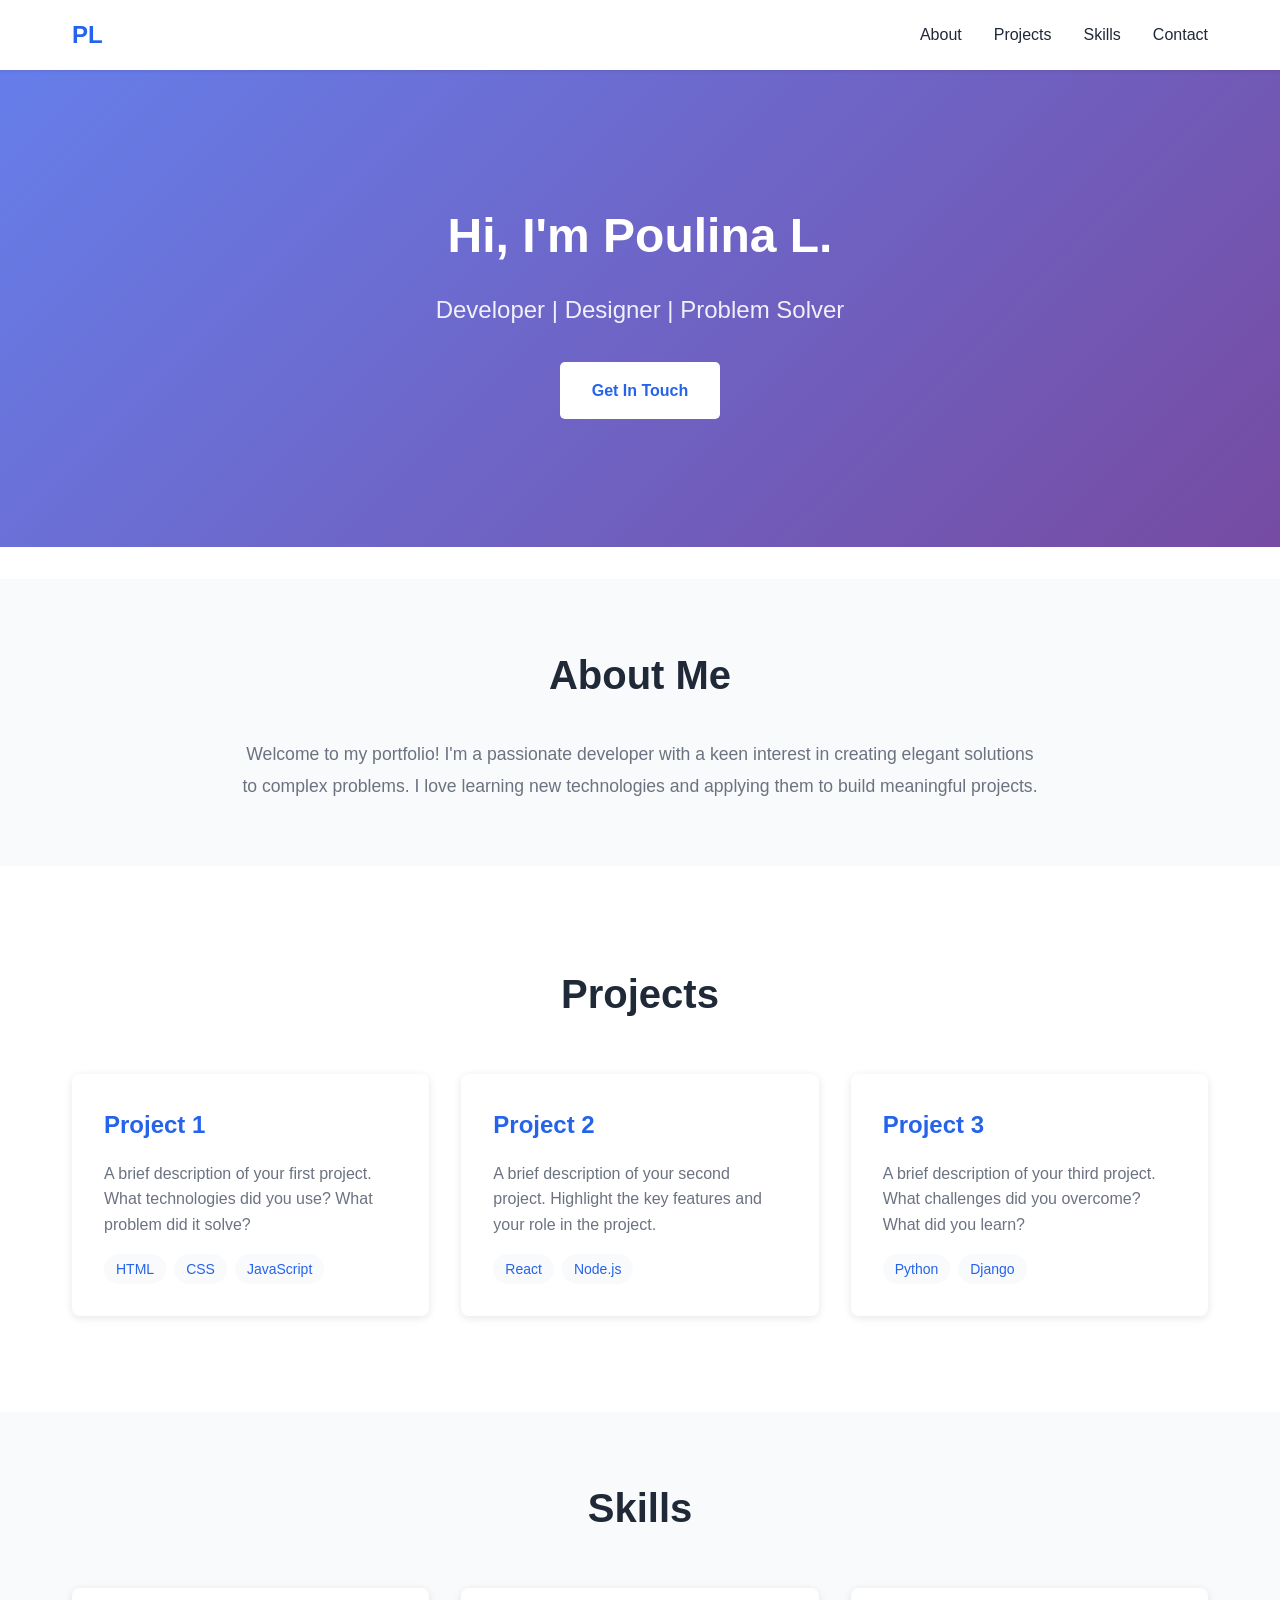
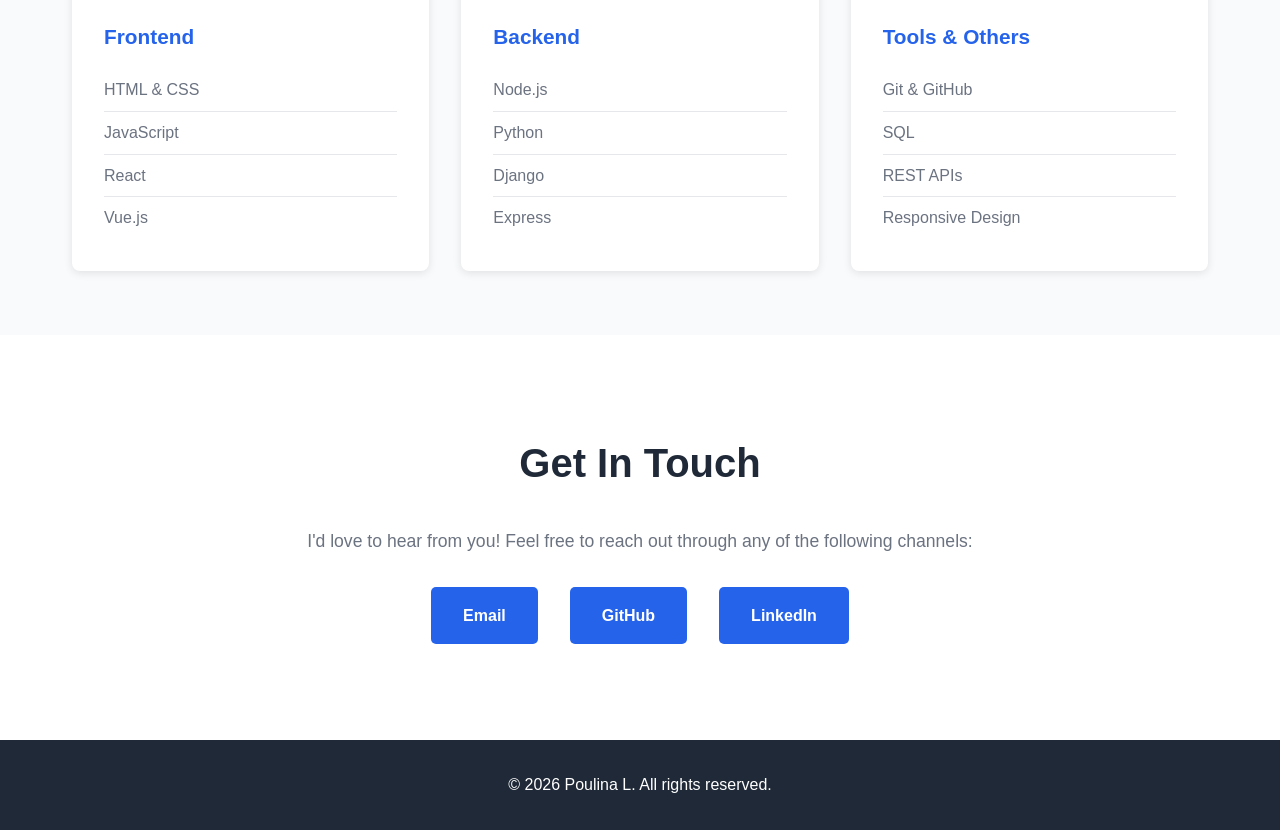
==== index.html @ 135a3104 "Create personal portfolio website with HTML and CSS Co-authored-by: poulinal <145408634+poulinal@use" ====
<!DOCTYPE html>
<html lang="en">
<head>
    <meta charset="UTF-8">
    <meta name="viewport" content="width=device-width, initial-scale=1.0">
    <title>Poulina L. - Portfolio</title>
    <link rel="stylesheet" href="styles.css">
</head>
<body>
    <header>
        <nav>
            <div class="nav-container">
                <h1 class="logo">PL</h1>
                <ul class="nav-links">
                    <li><a href="#about">About</a></li>
                    <li><a href="#projects">Projects</a></li>
                    <li><a href="#skills">Skills</a></li>
                    <li><a href="#contact">Contact</a></li>
                </ul>
            </div>
        </nav>
    </header>

    <main>
        <section id="hero">
            <div class="hero-content">
                <h1>Hi, I'm Poulina L.</h1>
                <p class="tagline">Developer | Designer | Problem Solver</p>
                <a href="#contact" class="cta-button">Get In Touch</a>
            </div>
        </section>

        <section id="about">
            <div class="container">
                <h2>About Me</h2>
                <p>Welcome to my portfolio! I'm a passionate developer with a keen interest in creating elegant solutions to complex problems. I love learning new technologies and applying them to build meaningful projects.</p>
            </div>
        </section>

        <section id="projects">
            <div class="container">
                <h2>Projects</h2>
                <div class="projects-grid">
                    <div class="project-card">
                        <h3>Project 1</h3>
                        <p>A brief description of your first project. What technologies did you use? What problem did it solve?</p>
                        <div class="project-tags">
                            <span class="tag">HTML</span>
                            <span class="tag">CSS</span>
                            <span class="tag">JavaScript</span>
                        </div>
                    </div>
                    <div class="project-card">
                        <h3>Project 2</h3>
                        <p>A brief description of your second project. Highlight the key features and your role in the project.</p>
                        <div class="project-tags">
                            <span class="tag">React</span>
                            <span class="tag">Node.js</span>
                        </div>
                    </div>
                    <div class="project-card">
                        <h3>Project 3</h3>
                        <p>A brief description of your third project. What challenges did you overcome? What did you learn?</p>
                        <div class="project-tags">
                            <span class="tag">Python</span>
                            <span class="tag">Django</span>
                        </div>
                    </div>
                </div>
            </div>
        </section>

        <section id="skills">
            <div class="container">
                <h2>Skills</h2>
                <div class="skills-grid">
                    <div class="skill-category">
                        <h3>Frontend</h3>
                        <ul>
                            <li>HTML & CSS</li>
                            <li>JavaScript</li>
                            <li>React</li>
                            <li>Vue.js</li>
                        </ul>
                    </div>
                    <div class="skill-category">
                        <h3>Backend</h3>
                        <ul>
                            <li>Node.js</li>
                            <li>Python</li>
                            <li>Django</li>
                            <li>Express</li>
                        </ul>
                    </div>
                    <div class="skill-category">
                        <h3>Tools & Others</h3>
                        <ul>
                            <li>Git & GitHub</li>
                            <li>SQL</li>
                            <li>REST APIs</li>
                            <li>Responsive Design</li>
                        </ul>
                    </div>
                </div>
            </div>
        </section>

        <section id="contact">
            <div class="container">
                <h2>Get In Touch</h2>
                <p>I'd love to hear from you! Feel free to reach out through any of the following channels:</p>
                <div class="contact-links">
                    <a href="mailto:your.email@example.com" class="contact-link">Email</a>
                    <a href="https://github.com/poulinal" target="_blank" class="contact-link">GitHub</a>
                    <a href="https://linkedin.com/in/yourprofile" target="_blank" class="contact-link">LinkedIn</a>
                </div>
            </div>
        </section>
    </main>

    <footer>
        <p>&copy; 2026 Poulina L. All rights reserved.</p>
    </footer>
</body>
</html>
---- styles.css ----
/* Reset and Base Styles */
* {
    margin: 0;
    padding: 0;
    box-sizing: border-box;
}

:root {
    --primary-color: #2563eb;
    --secondary-color: #1e40af;
    --text-color: #1f2937;
    --light-text: #6b7280;
    --bg-color: #ffffff;
    --bg-secondary: #f9fafb;
    --border-color: #e5e7eb;
}

body {
    font-family: -apple-system, BlinkMacSystemFont, 'Segoe UI', Roboto, Oxygen, Ubuntu, Cantarell, sans-serif;
    line-height: 1.6;
    color: var(--text-color);
    background-color: var(--bg-color);
}

/* Header and Navigation */
header {
    background-color: var(--bg-color);
    box-shadow: 0 1px 3px rgba(0, 0, 0, 0.1);
    position: sticky;
    top: 0;
    z-index: 100;
}

.nav-container {
    max-width: 1200px;
    margin: 0 auto;
    padding: 1rem 2rem;
    display: flex;
    justify-content: space-between;
    align-items: center;
}

.logo {
    font-size: 1.5rem;
    font-weight: bold;
    color: var(--primary-color);
}

.nav-links {
    display: flex;
    list-style: none;
    gap: 2rem;
}

.nav-links a {
    text-decoration: none;
    color: var(--text-color);
    font-weight: 500;
    transition: color 0.3s ease;
}

.nav-links a:hover {
    color: var(--primary-color);
}

/* Hero Section */
#hero {
    background: linear-gradient(135deg, #667eea 0%, #764ba2 100%);
    color: white;
    padding: 8rem 2rem;
    text-align: center;
}

.hero-content h1 {
    font-size: 3rem;
    margin-bottom: 1rem;
    animation: fadeInUp 0.8s ease-out;
}

.tagline {
    font-size: 1.5rem;
    margin-bottom: 2rem;
    opacity: 0.9;
    animation: fadeInUp 0.8s ease-out 0.2s backwards;
}

.cta-button {
    display: inline-block;
    padding: 1rem 2rem;
    background-color: white;
    color: var(--primary-color);
    text-decoration: none;
    border-radius: 5px;
    font-weight: bold;
    transition: transform 0.3s ease, box-shadow 0.3s ease;
    animation: fadeInUp 0.8s ease-out 0.4s backwards;
}

.cta-button:hover {
    transform: translateY(-2px);
    box-shadow: 0 4px 12px rgba(0, 0, 0, 0.2);
}

/* Container */
.container {
    max-width: 1200px;
    margin: 0 auto;
    padding: 4rem 2rem;
}

/* Section Styles */
section {
    margin-bottom: 2rem;
}

section h2 {
    font-size: 2.5rem;
    margin-bottom: 2rem;
    text-align: center;
    color: var(--text-color);
}

/* About Section */
#about {
    background-color: var(--bg-secondary);
}

#about p {
    max-width: 800px;
    margin: 0 auto;
    font-size: 1.1rem;
    line-height: 1.8;
    color: var(--light-text);
    text-align: center;
}

/* Projects Section */
.projects-grid {
    display: grid;
    grid-template-columns: repeat(auto-fit, minmax(300px, 1fr));
    gap: 2rem;
    margin-top: 3rem;
}

.project-card {
    background-color: var(--bg-color);
    padding: 2rem;
    border-radius: 8px;
    box-shadow: 0 2px 8px rgba(0, 0, 0, 0.1);
    transition: transform 0.3s ease, box-shadow 0.3s ease;
}

.project-card:hover {
    transform: translateY(-5px);
    box-shadow: 0 4px 16px rgba(0, 0, 0, 0.15);
}

.project-card h3 {
    font-size: 1.5rem;
    margin-bottom: 1rem;
    color: var(--primary-color);
}

.project-card p {
    color: var(--light-text);
    margin-bottom: 1rem;
}

.project-tags {
    display: flex;
    flex-wrap: wrap;
    gap: 0.5rem;
    margin-top: 1rem;
}

.tag {
    display: inline-block;
    padding: 0.25rem 0.75rem;
    background-color: var(--bg-secondary);
    color: var(--primary-color);
    border-radius: 20px;
    font-size: 0.875rem;
    font-weight: 500;
}

/* Skills Section */
#skills {
    background-color: var(--bg-secondary);
}

.skills-grid {
    display: grid;
    grid-template-columns: repeat(auto-fit, minmax(250px, 1fr));
    gap: 2rem;
    margin-top: 3rem;
}

.skill-category {
    background-color: var(--bg-color);
    padding: 2rem;
    border-radius: 8px;
    box-shadow: 0 2px 8px rgba(0, 0, 0, 0.1);
}

.skill-category h3 {
    font-size: 1.3rem;
    margin-bottom: 1rem;
    color: var(--primary-color);
    text-align: left;
}

.skill-category ul {
    list-style: none;
}

.skill-category li {
    padding: 0.5rem 0;
    color: var(--light-text);
    border-bottom: 1px solid var(--border-color);
}

.skill-category li:last-child {
    border-bottom: none;
}

/* Contact Section */
#contact {
    text-align: center;
}

#contact p {
    margin-bottom: 2rem;
    font-size: 1.1rem;
    color: var(--light-text);
}

.contact-links {
    display: flex;
    justify-content: center;
    gap: 2rem;
    flex-wrap: wrap;
}

.contact-link {
    display: inline-block;
    padding: 1rem 2rem;
    background-color: var(--primary-color);
    color: white;
    text-decoration: none;
    border-radius: 5px;
    font-weight: bold;
    transition: background-color 0.3s ease, transform 0.3s ease;
}

.contact-link:hover {
    background-color: var(--secondary-color);
    transform: translateY(-2px);
}

/* Footer */
footer {
    background-color: var(--text-color);
    color: white;
    text-align: center;
    padding: 2rem;
    margin-top: 2rem;
}

/* Animations */
@keyframes fadeInUp {
    from {
        opacity: 0;
        transform: translateY(30px);
    }
    to {
        opacity: 1;
        transform: translateY(0);
    }
}

/* Responsive Design */
@media (max-width: 768px) {
    .nav-links {
        gap: 1rem;
    }
    
    .hero-content h1 {
        font-size: 2rem;
    }
    
    .tagline {
        font-size: 1.2rem;
    }
    
    section h2 {
        font-size: 2rem;
    }
    
    .container {
        padding: 3rem 1.5rem;
    }
    
    .projects-grid,
    .skills-grid {
        grid-template-columns: 1fr;
    }
}
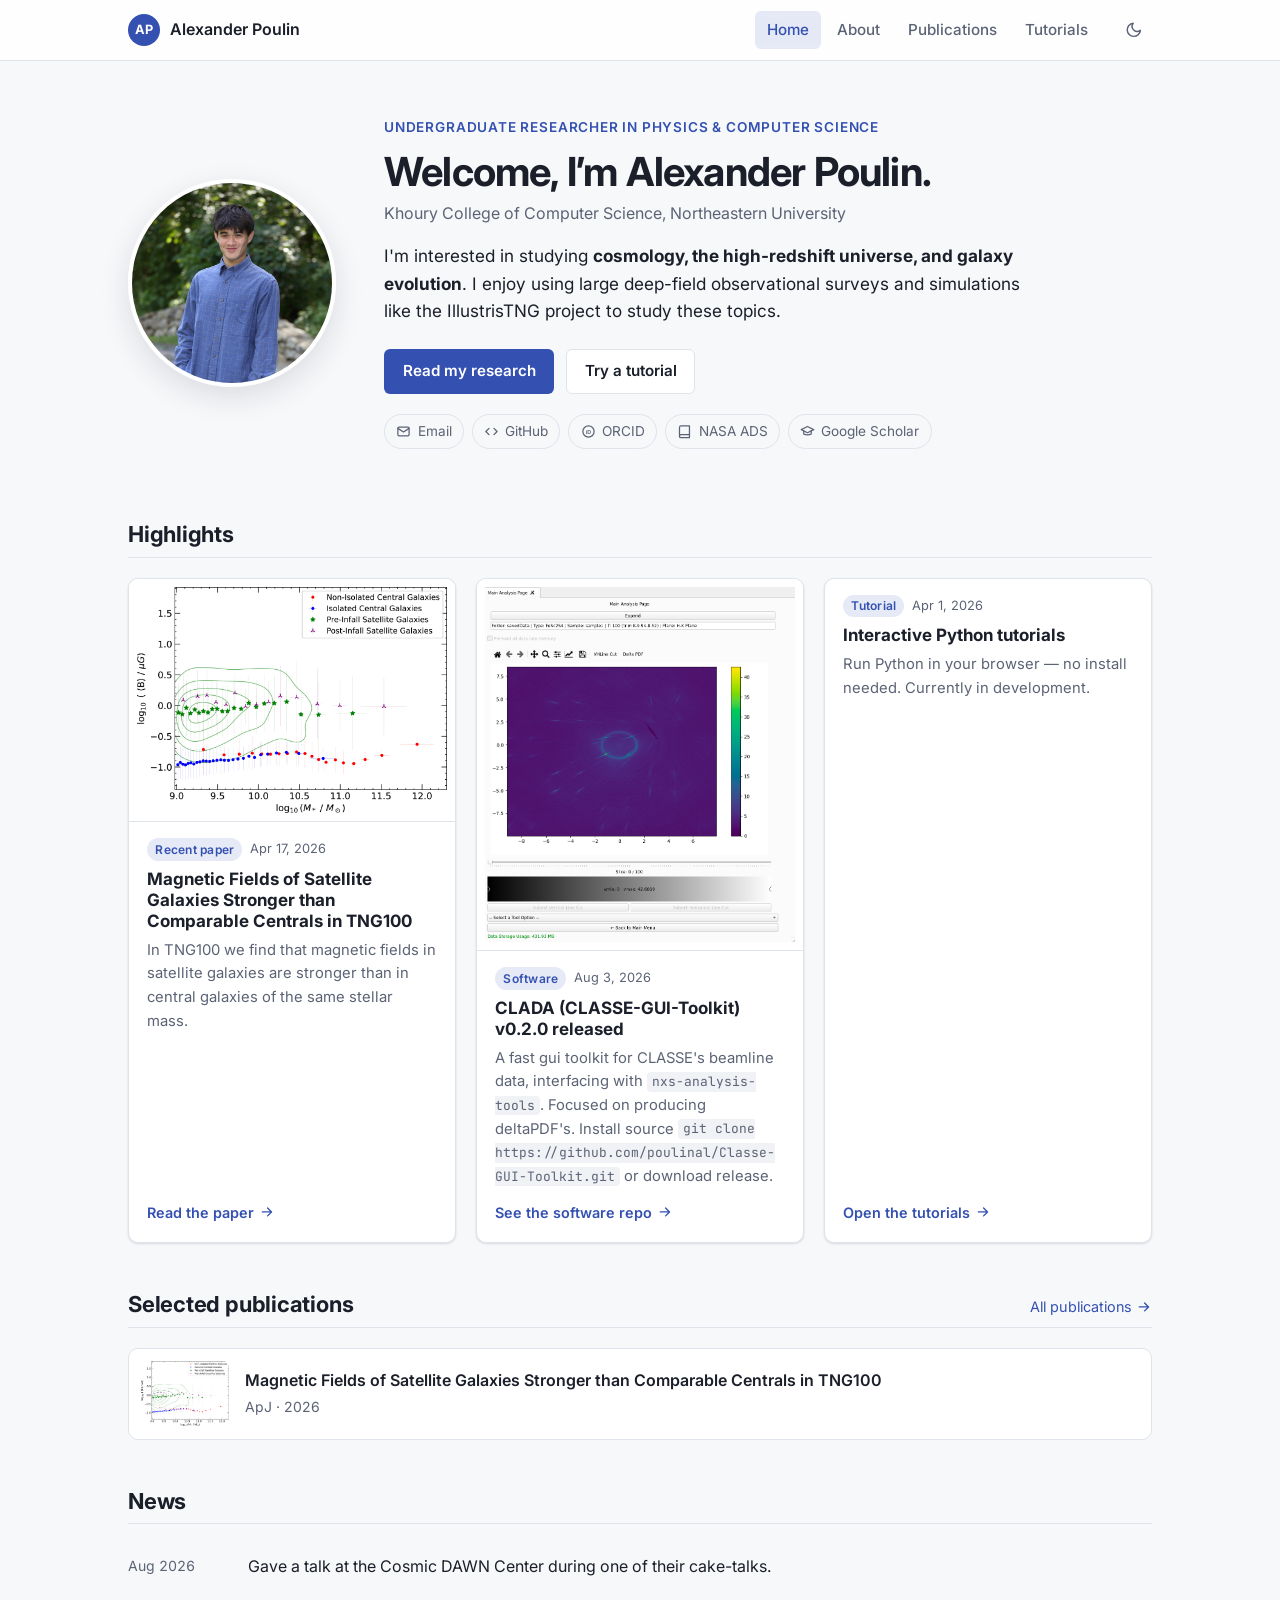
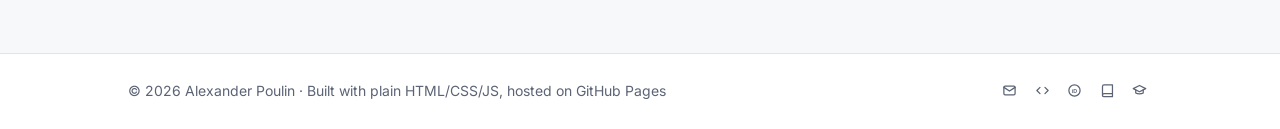
==== commit 1f92e7d1: "v0.5.0 – Initial version of personal page, include home: highlights, short bio, page buttons, select" ====
--- a/index.html
+++ b/index.html
@@ -1,125 +1,51 @@
 <!DOCTYPE html>
+<!--
+  index.html — HOME PAGE (hero, highlights, selected publications, news)
+
+  Every page on this site uses the same shell. Content is NOT written here;
+  it lives in data/*.js and is rendered by the controller named in
+  <body data-page="...">. To change what this page shows, edit:
+    data/profile.js      (photo, intro, buttons)
+    data/highlights.js   (highlight cards and news)
+    jss/config.js        -> home.sections (which sections, in what order)
+  The toolbar and footer are rendered from jss/config.js on every page.
+
+  You can still add hand-written HTML: anything you put inside <main> after
+  <div id="view"> stays on the page, below the generated content.
+-->
 <html lang="en">
 <head>
-    <meta charset="UTF-8">
-    <meta name="viewport" content="width=device-width, initial-scale=1.0">
-    <title>Poulina L. - Portfolio</title>
-    <link rel="stylesheet" href="styles.css">
+  <meta charset="UTF-8">
+  <meta name="viewport" content="width=device-width, initial-scale=1.0">
+  <title>Home</title>
+  <meta name="description" content="Astrophysicist studying galaxies and dark matter.">
+  <link rel="icon" href="assets/img/favicon.svg" type="image/svg+xml">
+  <link rel="stylesheet" href="css/style.css">
+
+  <!-- MODEL: site config + content (edit these to change the site) -->
+  <script src="jss/config.js"></script>
+  <script src="data/profile.js"></script>
+  <script src="data/highlights.js"></script>
+  <script src="data/publications.js"></script>
+  <script src="data/tutorials.js"></script>
+  <script src="jss/models.js"></script>
+  <!-- VIEW -->
+  <script src="jss/views.js"></script>
+  <!-- CONTROLLER (+ Python kernel service) -->
+  <script src="jss/python-engine.js"></script>
+  <script src="jss/controllers.js"></script>
+  <!-- BOOTSTRAP: must be last -->
+  <script src="jss/script.js"></script>
 </head>
-<body>
-    <header>
-        <nav>
-            <div class="nav-container">
-                <h1 class="logo">PL</h1>
-                <ul class="nav-links">
-                    <li><a href="#about">About</a></li>
-                    <li><a href="#projects">Projects</a></li>
-                    <li><a href="#skills">Skills</a></li>
-                    <li><a href="#contact">Contact</a></li>
-                </ul>
-            </div>
-        </nav>
-    </header>
+<body data-page="home">
+  <header id="site-toolbar" class="toolbar"></header>
 
-    <main>
-        <section id="hero">
-            <div class="hero-content">
-                <h1>Hi, I'm Poulina L.</h1>
-                <p class="tagline">Developer | Designer | Problem Solver</p>
-                <a href="#contact" class="cta-button">Get In Touch</a>
-            </div>
-        </section>
+  <main id="app" class="page">
+    <div id="view">
+      <noscript><p>This site needs JavaScript to display its content.</p></noscript>
+    </div>
+  </main>
 
-        <section id="about">
-            <div class="container">
-                <h2>About Me</h2>
-                <p>Welcome to my portfolio! I'm a passionate developer with a keen interest in creating elegant solutions to complex problems. I love learning new technologies and applying them to build meaningful projects.</p>
-            </div>
-        </section>
-
-        <section id="projects">
-            <div class="container">
-                <h2>Projects</h2>
-                <div class="projects-grid">
-                    <div class="project-card">
-                        <h3>Project 1</h3>
-                        <p>A brief description of your first project. What technologies did you use? What problem did it solve?</p>
-                        <div class="project-tags">
-                            <span class="tag">HTML</span>
-                            <span class="tag">CSS</span>
-                            <span class="tag">JavaScript</span>
-                        </div>
-                    </div>
-                    <div class="project-card">
-                        <h3>Project 2</h3>
-                        <p>A brief description of your second project. Highlight the key features and your role in the project.</p>
-                        <div class="project-tags">
-                            <span class="tag">React</span>
-                            <span class="tag">Node.js</span>
-                        </div>
-                    </div>
-                    <div class="project-card">
-                        <h3>Project 3</h3>
-                        <p>A brief description of your third project. What challenges did you overcome? What did you learn?</p>
-                        <div class="project-tags">
-                            <span class="tag">Python</span>
-                            <span class="tag">Django</span>
-                        </div>
-                    </div>
-                </div>
-            </div>
-        </section>
-
-        <section id="skills">
-            <div class="container">
-                <h2>Skills</h2>
-                <div class="skills-grid">
-                    <div class="skill-category">
-                        <h3>Frontend</h3>
-                        <ul>
-                            <li>HTML & CSS</li>
-                            <li>JavaScript</li>
-                            <li>React</li>
-                            <li>Vue.js</li>
-                        </ul>
-                    </div>
-                    <div class="skill-category">
-                        <h3>Backend</h3>
-                        <ul>
-                            <li>Node.js</li>
-                            <li>Python</li>
-                            <li>Django</li>
-                            <li>Express</li>
-                        </ul>
-                    </div>
-                    <div class="skill-category">
-                        <h3>Tools & Others</h3>
-                        <ul>
-                            <li>Git & GitHub</li>
-                            <li>SQL</li>
-                            <li>REST APIs</li>
-                            <li>Responsive Design</li>
-                        </ul>
-                    </div>
-                </div>
-            </div>
-        </section>
-
-        <section id="contact">
-            <div class="container">
-                <h2>Get In Touch</h2>
-                <p>I'd love to hear from you! Feel free to reach out through any of the following channels:</p>
-                <div class="contact-links">
-                    <a href="mailto:your.email@example.com" class="contact-link">Email</a>
-                    <a href="https://github.com/poulinal" target="_blank" class="contact-link">GitHub</a>
-                    <a href="https://linkedin.com/in/yourprofile" target="_blank" class="contact-link">LinkedIn</a>
-                </div>
-            </div>
-        </section>
-    </main>
-
-    <footer>
-        <p>&copy; 2026 Poulina L. All rights reserved.</p>
-    </footer>
+  <footer id="site-footer" class="footer"></footer>
 </body>
 </html>
--- a/css/style.css
+++ b/css/style.css
@@ -0,0 +1,805 @@
+/* =============================================================================
+ * css/style.css — ALL SITE STYLES
+ * =============================================================================
+ *
+ * HOW TO CUSTOMISE
+ *   1. Quick changes: edit the DESIGN TOKENS just below (colours, fonts,
+ *      radius, widths). Every component uses these variables, so changing
+ *      `--color-accent` recolours buttons, links, badges, the toolbar
+ *      highlight, etc. in one go.
+ *      You can also override any token from jss/config.js -> theme, without
+ *      touching this file.
+ *   2. Dark mode: tokens are redefined under [data-theme="dark"].
+ *   3. Component tweaks: each section below is labelled with the component
+ *      it styles and the view function in jss/views.js that produces it.
+ *
+ * SECTIONS
+ *   1. Design tokens          6. Home page            11. Notebook
+ *   2. Base / reset           7. About page           12. Utilities
+ *   3. Layout (page, section) 8. Publications page    13. Responsive
+ *   4. Toolbar + footer       9. Lightbox
+ *   5. Shared components     10. Tutorials index
+ * ========================================================================== */
+
+
+/* =============================================================================
+ * 1. DESIGN TOKENS
+ * ========================================================================== */
+
+:root {
+  /* Colours — light mode */
+  --color-bg:              #f7f8fa;
+  --color-surface:         #ffffff;
+  --color-surface-2:       #f0f2f6;
+  --color-text:            #1b1f2a;
+  --color-text-muted:      #5b6375;
+  --color-border:          #dfe3ea;
+  --color-accent:          #3451b2;
+  --color-accent-contrast: #ffffff;   /* text on top of accent */
+  --color-accent-soft:     color-mix(in srgb, var(--color-accent) 12%, transparent);
+  --color-self:            var(--color-text);   /* your name in author lists */
+  --color-code-bg:         #f5f6f8;
+  --color-code-text:       #1b1f2a;
+  --color-output-bg:       #fbfbfc;
+  --color-error:           #b42318;
+  --color-error-bg:        #fdf0ef;
+  --color-success:         #1a7f4b;
+  --color-warn:            #b26a00;
+
+  /* Typography */
+  --font-body:    system-ui, -apple-system, 'Segoe UI', sans-serif;
+  --font-heading: var(--font-body);
+  --font-mono:    ui-monospace, 'SFMono-Regular', Menlo, monospace;
+  --text-base:    1rem;
+  --line-height:  1.6;
+
+  /* Shape & spacing */
+  --radius:        10px;
+  --radius-sm:     6px;
+  --shadow:        0 1px 2px rgba(16, 24, 40, .06), 0 1px 3px rgba(16, 24, 40, .08);
+  --shadow-lg:     0 10px 30px rgba(16, 24, 40, .12);
+  --content-width: 68rem;
+  --gutter:        clamp(1rem, 4vw, 2rem);
+  --toolbar-height: 3.75rem;
+}
+
+/* Dark mode. `data-theme` is set on <html> by jss/script.js. */
+:root[data-theme="dark"] {
+  --color-bg:              #0f1218;
+  --color-surface:         #171b23;
+  --color-surface-2:       #1f2430;
+  --color-text:            #e6e9ef;
+  --color-text-muted:      #9aa3b5;
+  --color-border:          #2c3240;
+  --color-accent:          #8ea6ff;
+  --color-accent-contrast: #0f1218;
+  --color-code-bg:         #12161d;
+  --color-code-text:       #e6e9ef;
+  --color-output-bg:       #141820;
+  --color-error:           #ff8a80;
+  --color-error-bg:        #2a1716;
+  --color-success:         #5bd69a;
+  --color-warn:            #f0b35a;
+  --shadow:                0 1px 2px rgba(0, 0, 0, .4);
+  --shadow-lg:             0 10px 30px rgba(0, 0, 0, .5);
+  color-scheme: dark;
+}
+
+/* Without JavaScript, still follow the OS dark-mode setting. */
+@media (prefers-color-scheme: dark) {
+  :root:not([data-theme]) {
+    --color-bg: #0f1218; --color-surface: #171b23; --color-surface-2: #1f2430;
+    --color-text: #e6e9ef; --color-text-muted: #9aa3b5; --color-border: #2c3240;
+    --color-accent: #8ea6ff; --color-accent-contrast: #0f1218;
+    color-scheme: dark;
+  }
+}
+
+
+/* =============================================================================
+ * 2. BASE / RESET
+ * ========================================================================== */
+
+*, *::before, *::after { box-sizing: border-box; }
+
+html { -webkit-text-size-adjust: 100%; scroll-padding-top: calc(var(--toolbar-height) + 1rem); }
+
+body {
+  margin: 0;
+  min-height: 100vh;
+  display: flex;
+  flex-direction: column;
+  background: var(--color-bg);
+  color: var(--color-text);
+  font-family: var(--font-body);
+  font-size: var(--text-base);
+  line-height: var(--line-height);
+  -webkit-font-smoothing: antialiased;
+}
+
+h1, h2, h3, h4 { font-family: var(--font-heading); line-height: 1.25; margin: 0 0 .5em; }
+h1 { font-size: clamp(1.75rem, 3vw + 1rem, 2.5rem); letter-spacing: -.02em; }
+h2 { font-size: 1.375rem; letter-spacing: -.01em; }
+h3 { font-size: 1.0625rem; }
+p  { margin: 0 0 1em; }
+
+a { color: var(--color-accent); text-decoration-thickness: 1px; text-underline-offset: 2px; }
+a:hover { text-decoration-thickness: 2px; }
+
+img { max-width: 100%; height: auto; display: block; }
+
+code, kbd, pre { font-family: var(--font-mono); font-size: .875em; }
+:not(pre) > code {
+  background: var(--color-surface-2);
+  padding: .1em .35em;
+  border-radius: 4px;
+}
+kbd {
+  border: 1px solid var(--color-border);
+  border-bottom-width: 2px;
+  border-radius: 4px;
+  padding: 0 .35em;
+  background: var(--color-surface);
+}
+
+:focus-visible { outline: 2px solid var(--color-accent); outline-offset: 2px; }
+
+button { font: inherit; color: inherit; }
+
+
+/* =============================================================================
+ * 3. LAYOUT
+ * Every page: <header id="site-toolbar"> <main id="app"><div id="view"> <footer>
+ * ========================================================================== */
+
+.page {
+  flex: 1;
+  width: 100%;
+  max-width: var(--content-width);
+  margin: 0 auto;
+  padding: 2.5rem var(--gutter) 4rem;
+}
+
+.section { margin-top: 3rem; }
+.section__head {
+  display: flex;
+  align-items: baseline;
+  justify-content: space-between;
+  gap: 1rem;
+  margin-bottom: 1.25rem;
+  border-bottom: 1px solid var(--color-border);
+  padding-bottom: .5rem;
+}
+.section__title { margin: 0; }
+.section__action { display: inline-flex; align-items: center; gap: .25rem; font-size: .9rem; text-decoration: none; white-space: nowrap; }
+
+.page-head { margin-bottom: 2rem; }
+.page-head__sub { color: var(--color-text-muted); margin: 0; }
+
+
+/* =============================================================================
+ * 4. TOOLBAR + FOOTER  (views.js -> Site.views.layout)
+ * ========================================================================== */
+
+.toolbar {
+  position: sticky;
+  top: 0;
+  z-index: 50;
+  background: color-mix(in srgb, var(--color-surface) 85%, transparent);
+  backdrop-filter: saturate(180%) blur(10px);
+  -webkit-backdrop-filter: saturate(180%) blur(10px);
+  border-bottom: 1px solid var(--color-border);
+}
+
+.toolbar__inner {
+  max-width: var(--content-width);
+  height: var(--toolbar-height);
+  margin: 0 auto;
+  padding: 0 var(--gutter);
+  display: flex;
+  align-items: center;
+  gap: 1rem;
+}
+
+.toolbar__brand {
+  display: flex;
+  align-items: center;
+  gap: .6rem;
+  color: var(--color-text);
+  text-decoration: none;
+  font-weight: 600;
+  margin-right: auto;
+  min-width: 0;
+}
+.toolbar__name { white-space: nowrap; overflow: hidden; text-overflow: ellipsis; }
+.toolbar__logo {
+  display: grid;
+  place-items: center;
+  width: 2rem;
+  height: 2rem;
+  border-radius: 50%;
+  background: var(--color-accent);
+  color: var(--color-accent-contrast);
+  font-size: .8rem;
+  font-weight: 700;
+  letter-spacing: .02em;
+  flex: none;
+}
+.toolbar__logo-img { width: 2rem; height: 2rem; border-radius: 50%; object-fit: cover; }
+
+.toolbar__links { display: flex; gap: .25rem; list-style: none; margin: 0; padding: 0; }
+.toolbar__link {
+  display: block;
+  padding: .4rem .75rem;
+  border-radius: var(--radius-sm);
+  color: var(--color-text-muted);
+  text-decoration: none;
+  font-size: .95rem;
+  font-weight: 500;
+}
+.toolbar__link:hover { color: var(--color-text); background: var(--color-surface-2); }
+.toolbar__link.is-active { color: var(--color-accent); background: var(--color-accent-soft); }
+
+.toolbar__btn {
+  display: grid;
+  place-items: center;
+  width: 2.25rem;
+  height: 2.25rem;
+  border: 1px solid transparent;
+  border-radius: var(--radius-sm);
+  background: none;
+  color: var(--color-text-muted);
+  cursor: pointer;
+  flex: none;
+}
+.toolbar__btn:hover { color: var(--color-text); background: var(--color-surface-2); }
+.toolbar__menu-btn { display: none; }
+
+.footer { border-top: 1px solid var(--color-border); background: var(--color-surface); }
+.footer__inner {
+  max-width: var(--content-width);
+  margin: 0 auto;
+  padding: 1.5rem var(--gutter);
+  display: flex;
+  flex-wrap: wrap;
+  align-items: center;
+  justify-content: space-between;
+  gap: 1rem;
+}
+.footer__text { margin: 0; color: var(--color-text-muted); font-size: .875rem; }
+
+
+/* =============================================================================
+ * 5. SHARED COMPONENTS — icons, buttons, badges, chips, cards, prose
+ * ========================================================================== */
+
+.icon { width: 1.1em; height: 1.1em; flex: none; vertical-align: -.15em; }
+
+.btn {
+  display: inline-flex;
+  align-items: center;
+  justify-content: center;
+  gap: .4rem;
+  padding: .6rem 1.1rem;
+  border-radius: var(--radius-sm);
+  border: 1px solid transparent;
+  font-weight: 600;
+  font-size: .95rem;
+  text-decoration: none;
+  cursor: pointer;
+  transition: background-color .15s, border-color .15s, color .15s;
+}
+.btn--primary   { background: var(--color-accent); color: var(--color-accent-contrast); }
+.btn--primary:hover { background: color-mix(in srgb, var(--color-accent) 85%, black); }
+.btn--secondary { background: var(--color-surface); color: var(--color-text); border-color: var(--color-border); }
+.btn--secondary:hover { border-color: var(--color-accent); color: var(--color-accent); }
+.btn--ghost     { background: none; color: var(--color-text-muted); border-color: var(--color-border); }
+.btn--ghost:hover { color: var(--color-text); background: var(--color-surface-2); }
+.btn--sm    { padding: .35rem .7rem; font-size: .85rem; }
+.btn--block { width: 100%; }
+
+.badge {
+  display: inline-block;
+  padding: .1rem .5rem;
+  border-radius: 999px;
+  background: var(--color-accent-soft);
+  color: var(--color-accent);
+  font-size: .75rem;
+  font-weight: 600;
+  letter-spacing: .02em;
+}
+
+.eyebrow {
+  margin: 0 0 .5rem;
+  color: var(--color-accent);
+  font-size: .85rem;
+  font-weight: 600;
+  letter-spacing: .06em;
+  text-transform: uppercase;
+}
+
+.chip {
+  display: inline-flex;
+  align-items: center;
+  gap: .3rem;
+  padding: .2rem .6rem;
+  border-radius: 999px;
+  border: 1px solid var(--color-border);
+  background: var(--color-surface);
+  font-size: .8rem;
+  font-weight: 500;
+  text-decoration: none;
+  color: var(--color-text);
+  cursor: pointer;
+}
+.chip:hover { border-color: var(--color-accent); color: var(--color-accent); }
+.chip--tag { color: var(--color-text-muted); background: none; border-style: dashed; }
+
+.card-grid {
+  display: grid;
+  grid-template-columns: repeat(auto-fill, minmax(min(100%, 18rem), 1fr));
+  gap: 1.25rem;
+}
+.card {
+  display: flex;
+  flex-direction: column;
+  background: var(--color-surface);
+  border: 1px solid var(--color-border);
+  border-radius: var(--radius);
+  overflow: hidden;
+  box-shadow: var(--shadow);
+  color: inherit;
+  text-decoration: none;
+}
+.card--link { transition: transform .15s, box-shadow .15s, border-color .15s; }
+.card--link:hover { transform: translateY(-2px); box-shadow: var(--shadow-lg); border-color: var(--color-accent); }
+.card--dashed { border-style: dashed; box-shadow: none; background: none; }
+.card__media { aspect-ratio: 16 / 10; background: #fff; border-bottom: 1px solid var(--color-border); }
+.card__media img { width: 100%; height: 100%; object-fit: contain; padding: .5rem; }
+.card__body { padding: 1rem 1.15rem 1.15rem; display: flex; flex-direction: column; flex: 1; }
+.card__meta { display: flex; align-items: center; gap: .5rem; color: var(--color-text-muted); font-size: .8rem; margin-bottom: .5rem; }
+.card__title { margin-bottom: .4rem; }
+.card__text { color: var(--color-text-muted); font-size: .925rem; }
+.card__text p:last-child { margin-bottom: 0; }
+.card__cta { margin-top: auto; padding-top: .75rem; display: inline-flex; align-items: center; gap: .3rem; color: var(--color-accent); font-weight: 600; font-size: .9rem; }
+
+.social { display: flex; flex-wrap: wrap; gap: .5rem; list-style: none; padding: 0; margin: 1.25rem 0 0; }
+.social a {
+  display: inline-flex;
+  align-items: center;
+  gap: .4rem;
+  padding: .35rem .7rem;
+  border: 1px solid var(--color-border);
+  border-radius: 999px;
+  color: var(--color-text-muted);
+  text-decoration: none;
+  font-size: .85rem;
+}
+.social a:hover { color: var(--color-accent); border-color: var(--color-accent); }
+.social--compact { margin: 0; }
+.social--compact a { border: none; padding: .3rem; }
+.social--compact .social__label { display: none; }
+.social--stacked { flex-direction: column; }
+.social--stacked a { border: none; padding: .2rem 0; border-radius: 0; }
+
+.prose > :last-child { margin-bottom: 0; }
+.prose ul, .prose ol { padding-left: 1.4em; }
+.prose pre {
+  background: var(--color-code-bg);
+  padding: .75rem 1rem;
+  border-radius: var(--radius-sm);
+  overflow-x: auto;
+}
+
+.empty {
+  padding: 3rem 1rem;
+  text-align: center;
+  color: var(--color-text-muted);
+  border: 1px dashed var(--color-border);
+  border-radius: var(--radius);
+}
+
+
+/* =============================================================================
+ * 6. HOME PAGE  (views.js -> Site.views.home)
+ * ========================================================================== */
+
+.hero {
+  display: grid;
+  grid-template-columns: auto 1fr;
+  gap: clamp(1.5rem, 4vw, 3rem);
+  align-items: center;
+  padding: 1rem 0 1.5rem;
+}
+.hero__photo {
+  width: clamp(9rem, 18vw, 13rem);
+  aspect-ratio: 1;
+  border-radius: 50%;
+  object-fit: cover;
+  border: 4px solid var(--color-surface);
+  box-shadow: var(--shadow-lg);
+}
+.hero__title { margin-bottom: .25rem; }
+.hero__affil { color: var(--color-text-muted); margin-bottom: 1rem; }
+.hero__intro { font-size: 1.075rem; max-width: 40rem; }
+.hero__actions { display: flex; flex-wrap: wrap; gap: .75rem; margin-top: 1.5rem; }
+
+.mini-pubs { list-style: none; margin: 0; padding: 0; display: grid; gap: .75rem; }
+.mini-pub {
+  display: flex;
+  gap: 1rem;
+  align-items: center;
+  padding: .75rem;
+  background: var(--color-surface);
+  border: 1px solid var(--color-border);
+  border-radius: var(--radius);
+}
+.mini-pub__thumb { width: 5.5rem; aspect-ratio: 4 / 3; object-fit: contain; background: #fff; border-radius: var(--radius-sm); flex: none; }
+.mini-pub__title { font-weight: 600; text-decoration: none; color: var(--color-text); }
+.mini-pub__title:hover { color: var(--color-accent); }
+.mini-pub__venue { margin: .15rem 0 0; color: var(--color-text-muted); font-size: .875rem; }
+
+.news { list-style: none; margin: 0; padding: 0; }
+.news li {
+  display: grid;
+  grid-template-columns: 6.5rem 1fr;
+  gap: 1rem;
+  padding: .6rem 0;
+  border-bottom: 1px solid var(--color-border);
+}
+.news li:last-child { border-bottom: none; }
+.news time { color: var(--color-text-muted); font-size: .875rem; font-variant-numeric: tabular-nums; padding-top: .1rem; }
+
+
+/* =============================================================================
+ * 7. ABOUT PAGE  (views.js -> Site.views.about)
+ * ========================================================================== */
+
+.about { display: grid; grid-template-columns: 16rem 1fr; gap: clamp(2rem, 5vw, 4rem); align-items: start; }
+.about__side { position: sticky; top: calc(var(--toolbar-height) + 2rem); }
+.about__photo { width: 100%; max-width: 16rem; aspect-ratio: 1; object-fit: cover; border-radius: var(--radius); margin-bottom: 1rem; box-shadow: var(--shadow); }
+.about__name { font-size: 1.5rem; margin-bottom: .25rem; }
+.about__role, .about__affil { margin: 0 0 .25rem; color: var(--color-text-muted); font-size: .95rem; }
+.about__side .btn { margin-top: 1rem; }
+.about__main > .section:first-child { margin-top: 0; }
+
+.interests { display: grid; grid-template-columns: repeat(auto-fill, minmax(min(100%, 14rem), 1fr)); gap: 1rem; }
+.interest { padding: 1rem; background: var(--color-surface); border: 1px solid var(--color-border); border-left: 3px solid var(--color-accent); border-radius: var(--radius-sm); }
+.interest h3 { margin-bottom: .25rem; }
+.interest p { margin: 0; color: var(--color-text-muted); font-size: .9rem; }
+
+.timeline { list-style: none; margin: 0; padding: 0; }
+.timeline li {
+  display: grid;
+  grid-template-columns: 9rem 1fr;
+  column-gap: 1.5rem;
+  padding: .6rem 0;
+  border-bottom: 1px solid var(--color-border);
+}
+.timeline li:last-child { border-bottom: none; }
+.timeline__years { grid-row: span 2; color: var(--color-text-muted); font-size: .9rem; font-variant-numeric: tabular-nums; }
+.timeline__role { font-weight: 600; }
+.timeline__org { color: var(--color-text-muted); font-size: .925rem; }
+
+
+/* =============================================================================
+ * 8. PUBLICATIONS PAGE  (views.js -> Site.views.publications)
+ * ========================================================================== */
+
+.filters {
+  display: flex;
+  flex-wrap: wrap;
+  gap: .5rem;
+  align-items: center;
+  padding: .75rem;
+  background: var(--color-surface);
+  border: 1px solid var(--color-border);
+  border-radius: var(--radius);
+  position: sticky;
+  top: calc(var(--toolbar-height) + .5rem);
+  z-index: 10;
+  box-shadow: var(--shadow);
+}
+.filters input[type="search"], .filters select {
+  font: inherit;
+  font-size: .9rem;
+  color: var(--color-text);
+  background: var(--color-bg);
+  border: 1px solid var(--color-border);
+  border-radius: var(--radius-sm);
+  padding: .4rem .6rem;
+}
+.filters__search { flex: 1 1 14rem; min-width: 0; }
+.filters__check { display: inline-flex; align-items: center; gap: .35rem; font-size: .875rem; color: var(--color-text-muted); }
+.filters__count { min-height: 1.5em; margin: .75rem 0 0; color: var(--color-text-muted); font-size: .875rem; }
+
+.year-heading {
+  margin: 2.5rem 0 1rem;
+  font-size: 1.1rem;
+  color: var(--color-text-muted);
+  font-variant-numeric: tabular-nums;
+  display: flex;
+  align-items: center;
+  gap: 1rem;
+}
+.year-heading::after { content: ''; flex: 1; height: 1px; background: var(--color-border); }
+
+.pub {
+  display: grid;
+  grid-template-columns: 1fr;
+  gap: 1.5rem;
+  padding: 1.25rem;
+  margin-bottom: 1rem;
+  background: var(--color-surface);
+  border: 1px solid var(--color-border);
+  border-radius: var(--radius);
+  box-shadow: var(--shadow);
+}
+.pub--has-figure { grid-template-columns: 1fr minmax(12rem, 18rem); }
+.pub.is-target { border-color: var(--color-accent); box-shadow: 0 0 0 3px var(--color-accent-soft); }
+.pub__meta { display: flex; flex-wrap: wrap; align-items: center; gap: .4rem; margin-bottom: .4rem; color: var(--color-text-muted); font-size: .8rem; }
+.pub__meta .dot { opacity: .6; }
+.pub__title { font-size: 1.1rem; margin-bottom: .35rem; }
+.pub__title a { color: var(--color-text); text-decoration: none; }
+.pub__title a:hover { color: var(--color-accent); }
+.pub__authors { margin-bottom: .2rem; font-size: .925rem; color: var(--color-text-muted); }
+.pub__authors .self { color: var(--color-self); font-weight: 700; }
+.pub__venue { margin-bottom: .75rem; font-size: .925rem; color: var(--color-text-muted); }
+.pub__links { display: flex; flex-wrap: wrap; gap: .4rem; margin-bottom: .75rem; }
+.pub__abstract { margin-bottom: .75rem; }
+.pub__abstract summary { cursor: pointer; font-weight: 600; font-size: .9rem; color: var(--color-accent); width: fit-content; }
+.pub__abstract .prose { margin-top: .5rem; font-size: .925rem; line-height: 1.65; }
+.pub__tags { display: flex; flex-wrap: wrap; gap: .35rem; }
+
+.pub__figure { margin: 0; }
+.pub__zoom {
+  display: block;
+  width: 100%;
+  padding: .4rem;
+  border: 1px solid var(--color-border);
+  border-radius: var(--radius-sm);
+  background: #fff;   /* plots usually have white backgrounds */
+  cursor: zoom-in;
+}
+.pub__zoom img { width: 100%; }
+.pub__figure figcaption { margin-top: .5rem; font-size: .8rem; color: var(--color-text-muted); line-height: 1.45; }
+
+
+/* =============================================================================
+ * 9. LIGHTBOX  (publication figures)
+ * ========================================================================== */
+
+.lightbox {
+  max-width: min(92vw, 70rem);
+  padding: 1rem;
+  border: none;
+  border-radius: var(--radius);
+  background: var(--color-surface);
+  color: var(--color-text);
+  box-shadow: var(--shadow-lg);
+}
+.lightbox::backdrop { background: rgba(5, 8, 15, .7); }
+.lightbox__img { max-height: 78vh; margin: 0 auto; background: #fff; border-radius: var(--radius-sm); }
+.lightbox__caption { margin: .75rem 0 0; color: var(--color-text-muted); font-size: .9rem; text-align: center; }
+.lightbox__close { position: absolute; top: .5rem; right: .5rem; background: var(--color-surface); }
+
+
+/* =============================================================================
+ * 10. TUTORIALS INDEX  (views.js -> Site.views.notebook.index)
+ * ========================================================================== */
+
+.tutorial-card .card__title .icon { color: var(--color-accent); }
+
+
+/* =============================================================================
+ * 11. NOTEBOOK  (views.js -> Site.views.notebook, Site.views.editor)
+ * ========================================================================== */
+
+.nb { max-width: 54rem; margin: 0 auto; }
+
+.nb-head__back { display: inline-flex; align-items: center; gap: .3rem; font-size: .9rem; text-decoration: none; margin-bottom: 1rem; }
+.nb-bar {
+  display: flex;
+  flex-wrap: wrap;
+  align-items: center;
+  justify-content: space-between;
+  gap: .75rem;
+  margin-top: 1.25rem;
+  padding: .6rem .75rem;
+  background: var(--color-surface);
+  border: 1px solid var(--color-border);
+  border-radius: var(--radius);
+  position: sticky;
+  top: calc(var(--toolbar-height) + .5rem);
+  z-index: 10;
+  box-shadow: var(--shadow);
+}
+.nb-bar__buttons { display: flex; flex-wrap: wrap; gap: .4rem; }
+.nb-hint { margin: .75rem 0 0; font-size: .85rem; color: var(--color-text-muted); }
+
+/* Kernel status pill */
+.kernel { display: inline-flex; align-items: center; gap: .5rem; font-size: .85rem; color: var(--color-text-muted); }
+.kernel__dot { width: .6rem; height: .6rem; border-radius: 50%; background: var(--color-warn); flex: none; }
+.kernel[data-state="ready"] .kernel__dot { background: var(--color-success); }
+.kernel[data-state="error"] .kernel__dot { background: var(--color-error); }
+.kernel[data-state="loading"] .kernel__dot,
+.kernel[data-state="busy"] .kernel__dot { animation: pulse 1s ease-in-out infinite; }
+@keyframes pulse { 50% { opacity: .3; } }
+
+.nb__cells { margin-top: 1.5rem; display: grid; gap: 1rem; }
+
+.cell--md { padding: 0 .25rem 0 3.75rem; }
+.cell--md h2 { margin-top: 1rem; }
+.cell--md .katex-display { overflow-x: auto; overflow-y: hidden; padding: .25rem 0; }
+
+.cell--code { display: grid; grid-template-columns: 3.25rem 1fr; gap: .5rem; }
+.cell__gutter { display: flex; flex-direction: column; align-items: center; gap: .25rem; padding-top: .35rem; }
+.cell__run {
+  display: grid;
+  place-items: center;
+  width: 2rem;
+  height: 2rem;
+  border-radius: 50%;
+  border: 1px solid var(--color-border);
+  background: var(--color-surface);
+  color: var(--color-accent);
+  cursor: pointer;
+}
+.cell__run:hover { background: var(--color-accent); color: var(--color-accent-contrast); border-color: var(--color-accent); }
+.cell__run .icon { width: .85rem; height: .85rem; margin-left: 2px; }
+.cell__prompt { font-family: var(--font-mono); font-size: .75rem; color: var(--color-text-muted); }
+.cell.is-running .cell__prompt { color: var(--color-warn); }
+
+.cell__main {
+  position: relative;
+  min-width: 0;
+  border: 1px solid var(--color-border);
+  border-radius: var(--radius-sm);
+  background: var(--color-code-bg);
+  overflow: hidden;
+}
+.cell__main:focus-within { border-color: var(--color-accent); box-shadow: 0 0 0 3px var(--color-accent-soft); }
+.cell.is-running .cell__main { border-left: 3px solid var(--color-warn); }
+
+.cell__tools { position: absolute; top: .3rem; right: .3rem; display: flex; gap: .25rem; align-items: center; z-index: 5; opacity: .5; }
+.cell__main:hover .cell__tools, .cell__main:focus-within .cell__tools { opacity: 1; }
+.cell__tool {
+  display: grid; place-items: center;
+  width: 1.75rem; height: 1.75rem;
+  border: none; border-radius: var(--radius-sm);
+  background: var(--color-surface); color: var(--color-text-muted); cursor: pointer;
+}
+.cell__tool:hover { color: var(--color-text); }
+.cell__flag { font-size: .7rem; color: var(--color-text-muted); padding: 0 .4rem; }
+
+.cell__reveal {
+  display: block; width: 100%;
+  padding: .5rem .75rem;
+  border: none; background: none;
+  text-align: left; font-size: .85rem; color: var(--color-accent); cursor: pointer;
+}
+.cell.is-collapsed .cell__editor { display: none; }
+
+/* Plain textarea editor (fallback) */
+.cell__textarea {
+  display: block; width: 100%; min-height: 3rem;
+  padding: .75rem 1rem;
+  border: none; outline: none; resize: none; overflow: hidden;
+  background: transparent; color: var(--color-code-text);
+  font-family: var(--font-mono); font-size: .875rem; line-height: 1.55;
+  tab-size: 4;
+}
+
+/* CodeMirror 5 — match the site palette */
+.cell__editor .CodeMirror {
+  height: auto;
+  font-family: var(--font-mono);
+  font-size: .875rem;
+  line-height: 1.55;
+  background: transparent;
+  color: var(--color-code-text);
+  padding: .4rem 0;
+}
+.cell__editor .CodeMirror-gutters { background: transparent; border-right: 1px solid var(--color-border); }
+.cell__editor .CodeMirror-linenumber { color: var(--color-text-muted); opacity: .6; }
+.cell__editor .CodeMirror-cursor { border-left-color: var(--color-text); }
+:root[data-theme="dark"] .cell__editor .CodeMirror-selected { background: #2b3445; }
+:root[data-theme="dark"] .cm-s-default .cm-keyword  { color: #c792ea; }
+:root[data-theme="dark"] .cm-s-default .cm-def      { color: #82aaff; }
+:root[data-theme="dark"] .cm-s-default .cm-variable-2 { color: #eeffff; }
+:root[data-theme="dark"] .cm-s-default .cm-builtin  { color: #ffcb6b; }
+:root[data-theme="dark"] .cm-s-default .cm-string   { color: #c3e88d; }
+:root[data-theme="dark"] .cm-s-default .cm-number   { color: #f78c6c; }
+:root[data-theme="dark"] .cm-s-default .cm-comment  { color: #697098; }
+:root[data-theme="dark"] .cm-s-default .cm-operator { color: #89ddff; }
+:root[data-theme="dark"] .cm-s-default .cm-meta     { color: #ffcb6b; }
+
+/* Outputs */
+.cell__output { border-top: 1px solid var(--color-border); background: var(--color-output-bg); padding: .5rem 0; }
+.out { margin: 0; }
+pre.out, .out--result pre {
+  padding: .25rem 1rem;
+  white-space: pre-wrap;
+  word-break: break-word;
+  font-size: .85rem;
+  line-height: 1.5;
+  margin: 0;
+}
+.out--stderr { color: var(--color-warn); }
+.out--error  { color: var(--color-error); background: var(--color-error-bg); padding: .6rem 1rem !important; }
+.out--result { display: flex; align-items: baseline; }
+.out__label { font-family: var(--font-mono); font-size: .75rem; color: var(--color-accent); padding-left: 1rem; white-space: nowrap; }
+.out--image { margin: .5rem 1rem; background: #fff; border-radius: var(--radius-sm); max-width: calc(100% - 2rem); }
+
+.add-cell {
+  display: flex; align-items: center; justify-content: center; gap: .4rem;
+  width: calc(100% - 3.75rem); margin: 1rem 0 0 3.75rem;
+  padding: .6rem;
+  border: 1px dashed var(--color-border); border-radius: var(--radius-sm);
+  background: none; color: var(--color-text-muted); cursor: pointer; font-size: .9rem;
+}
+.add-cell:hover { color: var(--color-accent); border-color: var(--color-accent); }
+
+
+/* =============================================================================
+ * 12. UTILITIES
+ * ========================================================================== */
+
+.visually-hidden {
+  position: absolute !important;
+  width: 1px; height: 1px;
+  overflow: hidden; clip: rect(0 0 0 0); white-space: nowrap;
+}
+
+noscript p { padding: 1rem; border: 1px solid var(--color-border); border-radius: var(--radius); }
+
+@media (prefers-reduced-motion: reduce) {
+  *, *::before, *::after { animation: none !important; transition: none !important; scroll-behavior: auto !important; }
+}
+
+
+/* =============================================================================
+ * 13. RESPONSIVE
+ * Breakpoint: 760px. Change it here and in all three blocks below.
+ * ========================================================================== */
+
+@media (max-width: 760px) {
+  /* Toolbar collapses into a menu button */
+  .toolbar__menu-btn { display: grid; order: 3; }
+  .toolbar__theme { order: 2; }
+  .toolbar__links {
+    display: none;
+    position: absolute;
+    top: var(--toolbar-height);
+    left: 0;
+    right: 0;
+    flex-direction: column;
+    padding: .5rem var(--gutter) 1rem;
+    background: var(--color-surface);
+    border-bottom: 1px solid var(--color-border);
+    box-shadow: var(--shadow-lg);
+  }
+  .toolbar.is-open .toolbar__links { display: flex; }
+  .toolbar__link { padding: .7rem .75rem; }
+
+  .hero { grid-template-columns: 1fr; text-align: left; }
+  .hero__photo { width: 8rem; }
+
+  .about { grid-template-columns: 1fr; }
+  .about__side { position: static; }
+  .about__photo { max-width: 10rem; }
+
+  .pub--has-figure { grid-template-columns: 1fr; }
+  .pub__figure { max-width: 24rem; }
+  .filters { position: static; }
+
+  .news li { grid-template-columns: 1fr; gap: 0; }
+  .timeline li { grid-template-columns: 1fr; }
+  .timeline__years { grid-row: auto; }
+
+  .cell--code { grid-template-columns: 1fr; }
+  .cell__gutter { flex-direction: row; padding: 0; }
+  .cell--md { padding-left: 0; }
+  .add-cell { width: 100%; margin-left: 0; }
+  .nb-bar { position: static; }
+}
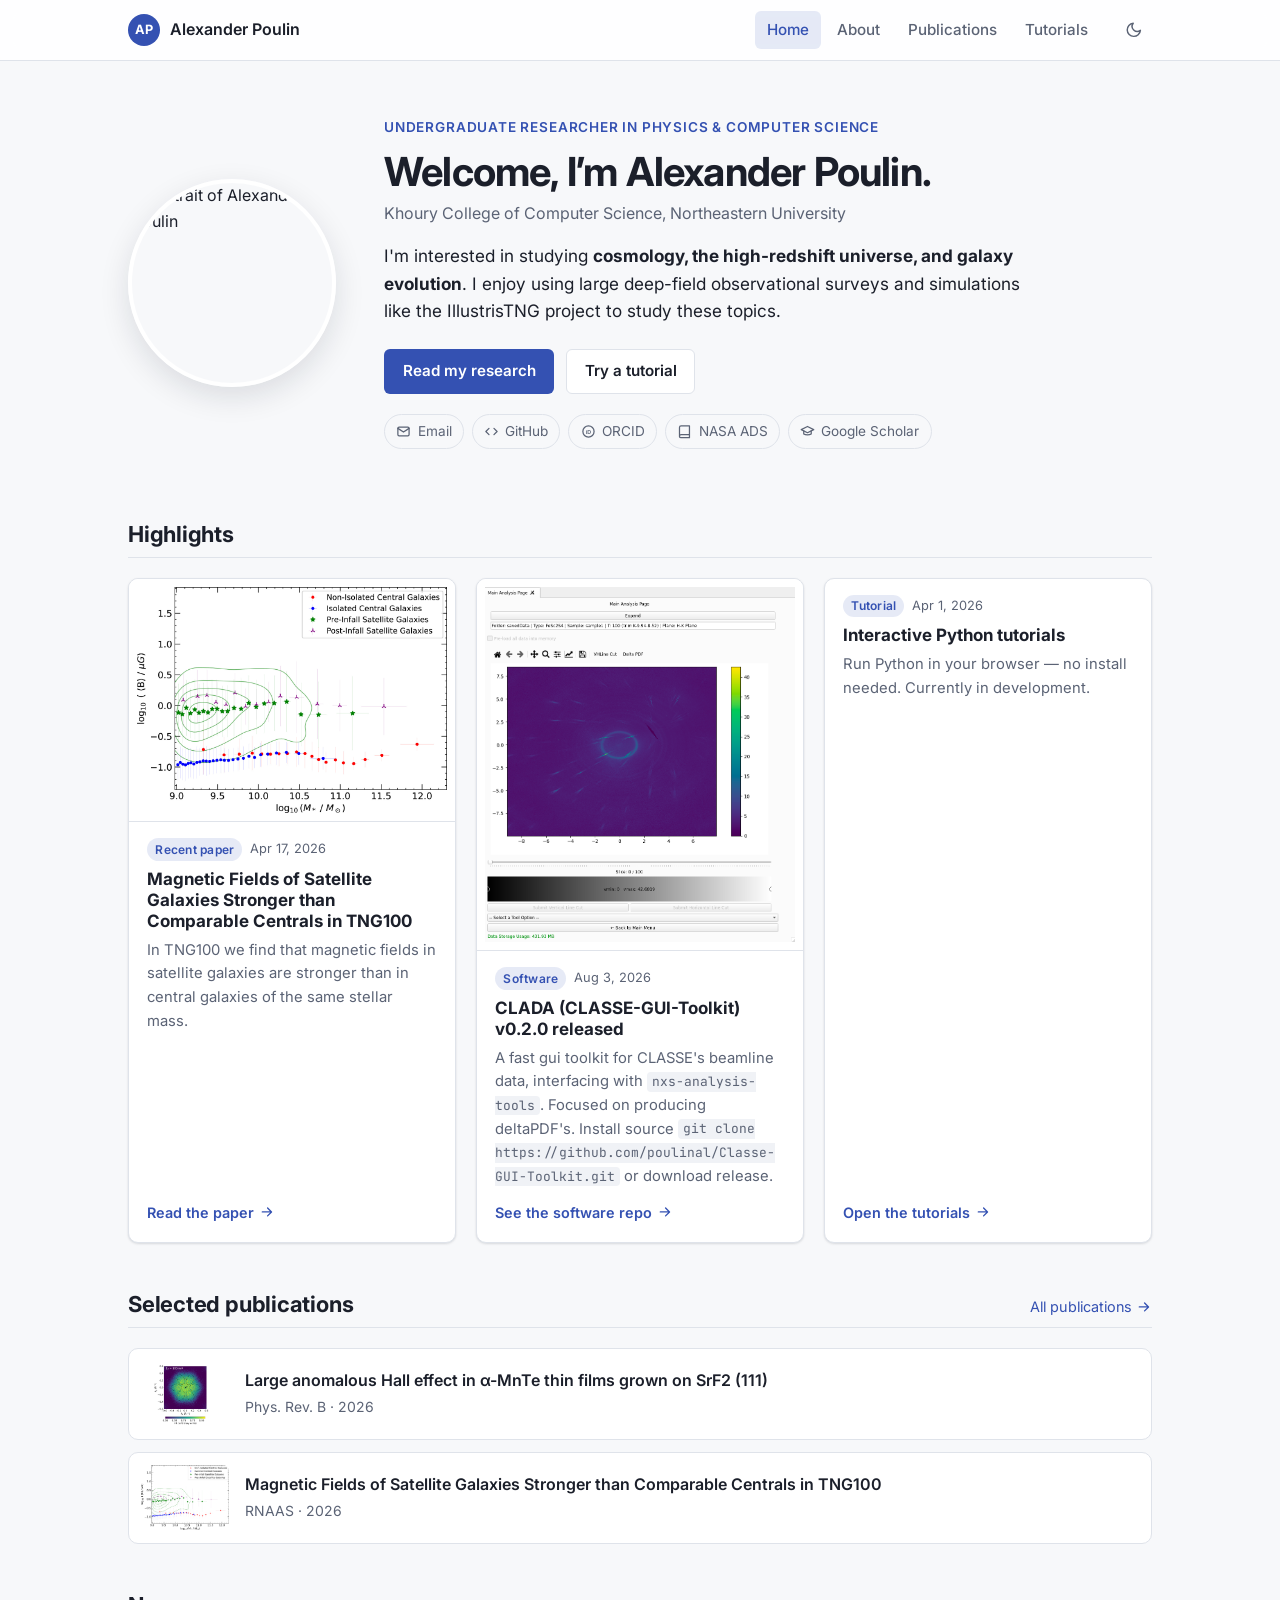
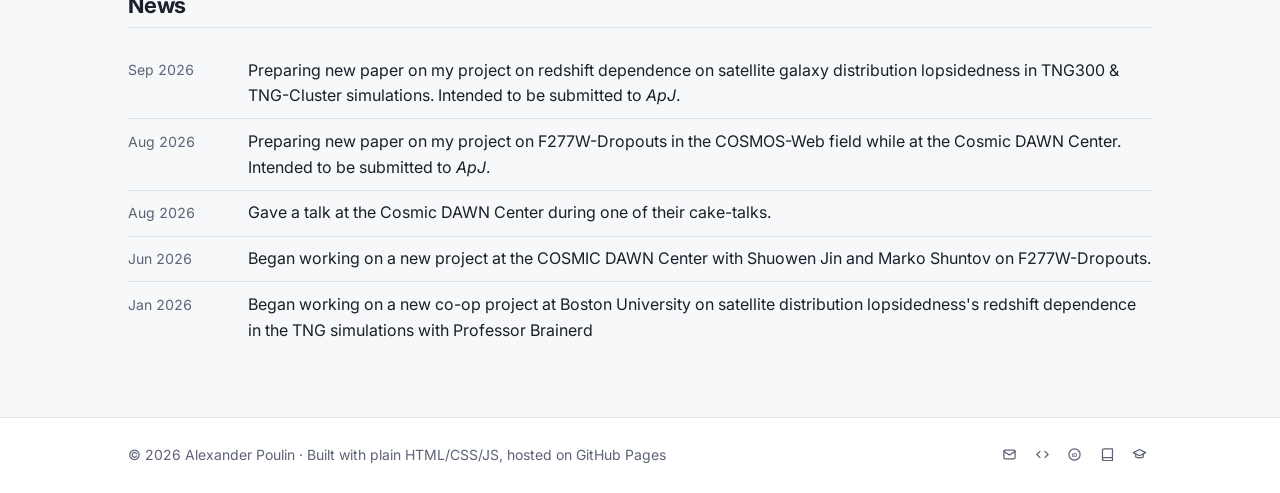
==== commit 7a3d43d9: "Fixed magnetic field publication information, added MnTe thin film publications, changed profile pic" ====
--- a/index.html
+++ b/index.html
@@ -19,7 +19,7 @@
   <meta name="viewport" content="width=device-width, initial-scale=1.0">
   <title>Home</title>
   <meta name="description" content="Astrophysicist studying galaxies and dark matter.">
-  <link rel="icon" href="assets/img/favicon.svg" type="image/svg+xml">
+  <link rel="icon" href="assets/icons/favicon.svg" type="image/svg+xml">
   <link rel="stylesheet" href="css/style.css">
 
   <!-- MODEL: site config + content (edit these to change the site) -->
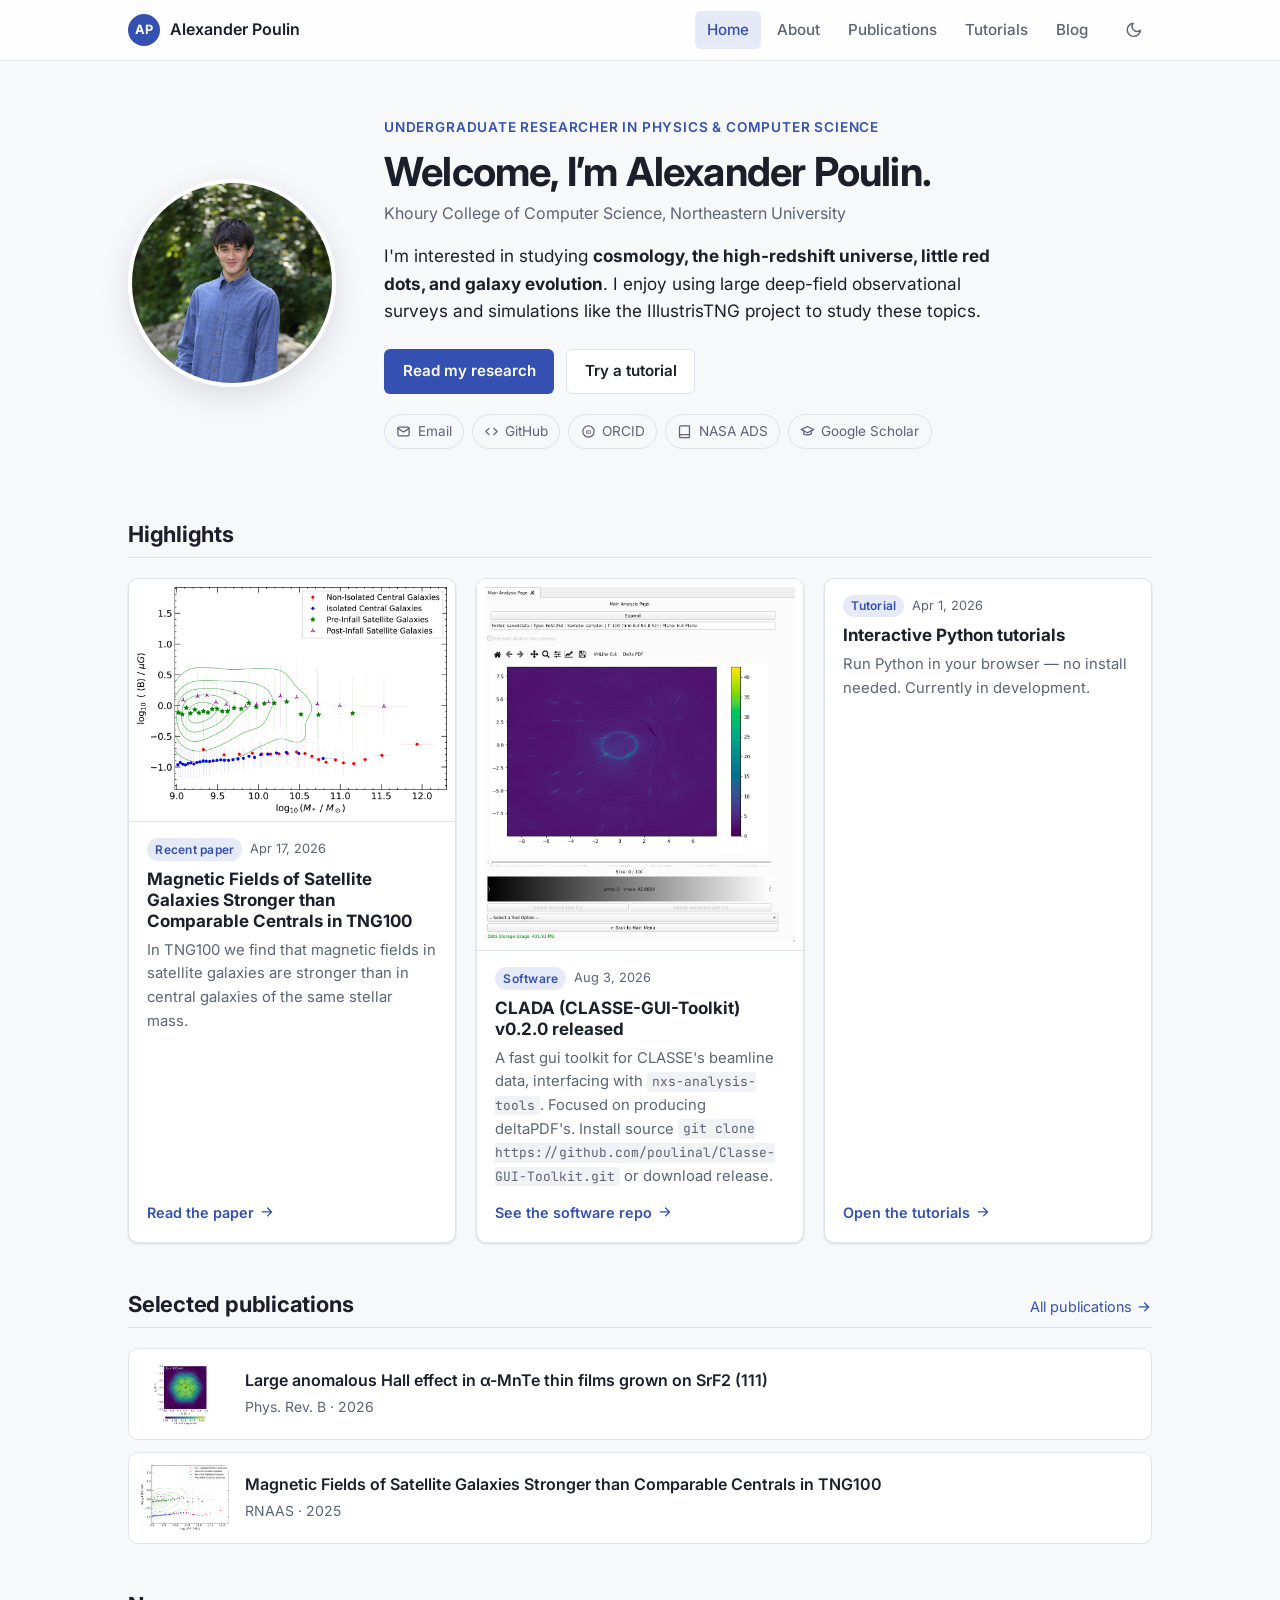
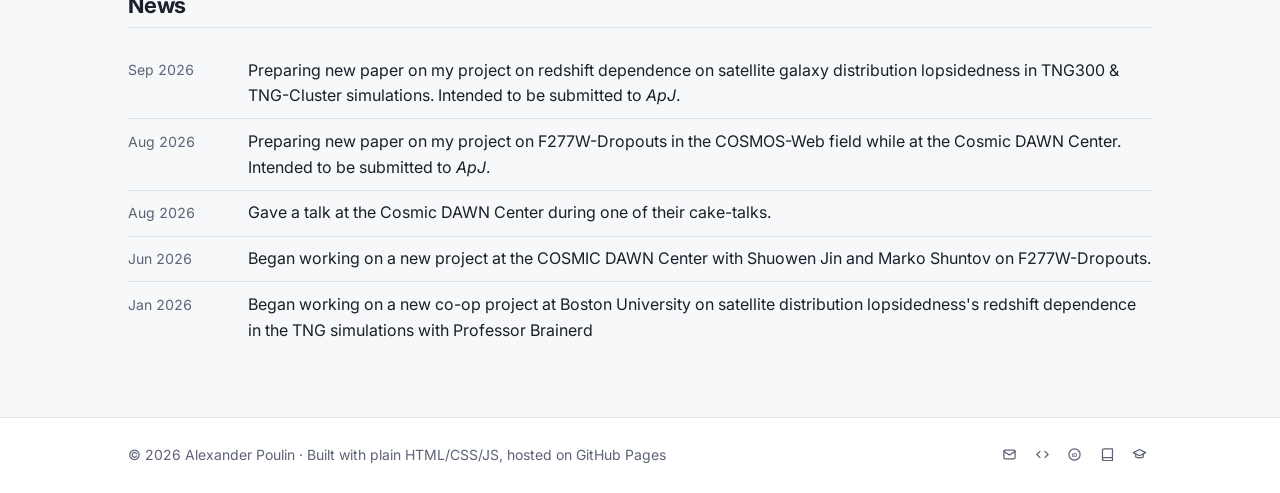
==== commit 4c7d9c4a: "added the blog page, allows for highlighted keywords, multiple blog entries with a lot of customizab" ====
--- a/index.html
+++ b/index.html
@@ -19,7 +19,7 @@
   <meta name="viewport" content="width=device-width, initial-scale=1.0">
   <title>Home</title>
   <meta name="description" content="Astrophysicist studying galaxies and dark matter.">
-  <link rel="icon" href="assets/icons/favicon.svg" type="image/svg+xml">
+  <link rel="icon" href="assets/icons/logo_budding_universe_centered.svg" type="image/svg+xml">
   <link rel="stylesheet" href="css/style.css">
 
   <!-- MODEL: site config + content (edit these to change the site) -->
@@ -28,6 +28,7 @@
   <script src="data/highlights.js"></script>
   <script src="data/publications.js"></script>
   <script src="data/tutorials.js"></script>
+  <script src="data/blog.js"></script>
   <script src="jss/models.js"></script>
   <!-- VIEW -->
   <script src="jss/views.js"></script>
--- a/css/style.css
+++ b/css/style.css
@@ -17,7 +17,7 @@
  *   1. Design tokens          6. Home page            11. Notebook
  *   2. Base / reset           7. About page           12. Utilities
  *   3. Layout (page, section) 8. Publications page    13. Responsive
- *   4. Toolbar + footer       9. Lightbox
+ *   4. Toolbar + footer       9. Lightbox             14. Blog
  *   5. Shared components     10. Tutorials index
  * ========================================================================== */
 
@@ -803,3 +803,216 @@
   .add-cell { width: 100%; margin-left: 0; }
   .nb-bar { position: static; }
 }
+
+
+/* =============================================================================
+ * 14. BLOG  (views.js -> Site.views.blog)
+ * Tokens below are the defaults; jss/config.js -> blog.theme overrides them,
+ * and a post's `style` field overrides them for that post only.
+ * Red marks things to notice (categories, key ideas, active keyword);
+ * blue marks things to click (links, citations, tutorial cards).
+ * ========================================================================== */
+
+:root {
+  --blog-red:           #c8102e;
+  --blog-blue:          #1f4fbf;
+  --blog-red-soft:      color-mix(in srgb, var(--blog-red) 10%, transparent);
+  --blog-blue-soft:     color-mix(in srgb, var(--blog-blue) 10%, transparent);
+  --blog-font-body:     Georgia, 'Times New Roman', serif;
+  --blog-font-heading:  var(--font-heading);
+  --blog-text-size:     1.125rem;
+  --blog-line-height:   1.75;
+  --blog-h1-size:       clamp(2rem, 3vw + 1rem, 2.75rem);
+  --blog-h2-size:       1.6rem;
+  --blog-h3-size:       1.25rem;
+  --blog-measure:       44rem;
+  --blog-heading-color: var(--color-text);
+  --blog-text-color:    var(--color-text);
+}
+:root[data-theme="dark"] {
+  --blog-red:  #ff6b70;
+  --blog-blue: #8ea6ff;
+}
+
+/* ---- index ---------------------------------------------------------------- */
+
+.blog { max-width: 56rem; margin: 0 auto; }
+
+.blog-head {
+  display: flex;
+  align-items: center;
+  gap: 1.25rem;
+  padding-bottom: 1.25rem;
+  margin-bottom: 1.5rem;
+  /* two-tone rule: a red segment, a blue segment, then the normal border */
+  background: linear-gradient(90deg, var(--blog-red) 0 3rem, var(--blog-blue) 3rem 6rem, var(--color-border) 6rem) bottom / 100% 3px no-repeat;
+}
+.blog-head__logo { width: 4.5rem; height: 4.5rem; object-fit: contain; flex: none; border-radius: var(--radius); }
+.blog-head__title { font-family: var(--blog-font-heading); color: var(--blog-heading-color); margin-bottom: .25rem; }
+.blog-head__tagline { margin: 0; color: var(--color-text-muted); max-width: 40rem; }
+
+.blog-filters { position: static; box-shadow: none; }
+.blog-kws { display: flex; flex-wrap: wrap; align-items: center; gap: .4rem; margin-top: .9rem; }
+.blog-kws__label { font-size: .75rem; font-weight: 600; letter-spacing: .06em; text-transform: uppercase; color: var(--color-text-muted); margin-right: .25rem; }
+.blog-kw:hover { border-color: var(--blog-red); color: var(--blog-red); }
+.blog-kw.is-active { background: var(--blog-red); border-color: var(--blog-red); color: #fff; }
+.blog-kw__count { font-size: .7rem; opacity: .7; font-variant-numeric: tabular-nums; }
+
+.blog-list { display: grid; gap: 1.25rem; margin-top: .5rem; }
+
+.blog-card {
+  display: grid;
+  grid-template-columns: 14rem 1fr;
+  background: var(--color-surface);
+  border: 1px solid var(--color-border);
+  border-left: 3px solid var(--blog-blue);
+  border-radius: var(--radius);
+  overflow: hidden;
+  box-shadow: var(--shadow);
+  color: inherit;
+  text-decoration: none;
+  transition: transform .15s, box-shadow .15s, border-color .15s;
+}
+.blog-card:hover { transform: translateY(-2px); box-shadow: var(--shadow-lg); border-left-color: var(--blog-red); }
+.blog-card:not(:has(.blog-card__media)) { grid-template-columns: 1fr; }
+.blog-card__media { background: #fff; border-right: 1px solid var(--color-border); }
+.blog-card__media { display: flex; flex-direction: column; }
+.blog-card__media img { width: 100%; flex: 1; min-height: 0; object-fit: contain; padding: .5rem; }
+/* media background is always white, so the credit uses fixed colours */
+.blog-card__credit { margin: 0; padding: .3rem .6rem; font-size: .7rem; line-height: 1.3; color: #5b6375; border-top: 1px solid #e6e9ef; }
+.blog-card__body { padding: 1.1rem 1.25rem 1.2rem; }
+.blog-card__title { font-family: var(--blog-font-heading); color: var(--blog-heading-color); font-size: 1.3rem; margin-bottom: .4rem; }
+.blog-card:hover .blog-card__title { color: var(--blog-blue); }
+.blog-card__summary { color: var(--color-text-muted); margin-bottom: .6rem; }
+.blog-card__kws { margin: 0; display: flex; flex-wrap: wrap; gap: .2rem .7rem; font-size: .8rem; color: var(--blog-blue); }
+
+.blog-meta { display: flex; flex-wrap: wrap; align-items: center; gap: .4rem; margin: 0 0 .4rem; color: var(--color-text-muted); font-size: .825rem; }
+.blog-meta .dot { opacity: .6; }
+.blog-badge { background: var(--blog-red-soft); color: var(--blog-red); }
+
+/* ---- single post ------------------------------------------------------------ */
+
+.blog-post { max-width: var(--blog-measure); margin: 0 auto; }
+.blog-back { display: inline-flex; align-items: center; gap: .3rem; font-size: .9rem; text-decoration: none; color: var(--color-text-muted); margin-bottom: 1.5rem; }
+.blog-back:hover { color: var(--blog-blue); }
+.blog-draft { padding: .5rem .8rem; border: 1px dashed var(--blog-red); border-radius: var(--radius-sm); color: var(--blog-red); font-size: .875rem; }
+
+.blog-post__head {
+  padding-bottom: 1.25rem;
+  margin-bottom: 2rem;
+  background: linear-gradient(90deg, var(--blog-red) 0 3rem, var(--blog-blue) 3rem 6rem, var(--color-border) 6rem) bottom / 100% 3px no-repeat;
+}
+.blog-post__title { font-family: var(--blog-font-heading); font-size: var(--blog-h1-size); color: var(--blog-heading-color); margin: .25rem 0 .6rem; }
+.blog-post__summary { font-family: var(--blog-font-body); font-size: calc(var(--blog-text-size) * 1.1); color: var(--color-text-muted); line-height: 1.55; }
+.blog-post__byline { font-size: .875rem; color: var(--color-text-muted); margin-bottom: .75rem; }
+.blog-post__kws { display: flex; flex-wrap: wrap; gap: .4rem; }
+
+.blog-cover { margin: 0 0 2rem; }
+.blog-cover img { width: 100%; background: #fff; border-radius: var(--radius); border: 1px solid var(--color-border); }
+.blog-cover figcaption { margin-top: .5rem; font-size: .875rem; color: var(--color-text-muted); }
+.blog-credit { font-size: .8rem; font-style: italic; color: var(--color-text-muted); }
+.blog-credits { margin: 1rem 0 0; }
+
+/* Post body text */
+.blog-prose {
+  font-family: var(--blog-font-body);
+  font-size: var(--blog-text-size);
+  line-height: var(--blog-line-height);
+  color: var(--blog-text-color);
+}
+.blog-prose p, .blog-prose ul, .blog-prose ol { margin: 0 0 1.25em; }
+.blog-prose li { margin-bottom: .35em; }
+.blog-prose h2, .blog-prose h3, .blog-prose h4 { font-family: var(--blog-font-heading); color: var(--blog-heading-color); scroll-margin-top: calc(var(--toolbar-height) + 1rem); }
+.blog-prose h2 { font-size: var(--blog-h2-size); margin: 2.25em 0 .6em; padding-left: .75rem; border-left: 4px solid var(--blog-red); }
+.blog-prose h3 { font-size: var(--blog-h3-size); margin: 1.75em 0 .5em; }
+.blog-prose a { color: var(--blog-blue); }
+.blog-prose strong { color: var(--blog-heading-color); }
+.blog-prose blockquote { margin: 1.5em 0; padding: .25em 1.25em; border-left: 3px solid var(--blog-blue); color: var(--color-text-muted); font-style: italic; }
+.blog-prose hr { border: none; height: 3px; width: 6rem; margin: 2.5em auto; background: linear-gradient(90deg, var(--blog-red) 50%, var(--blog-blue) 50%); }
+.blog-prose table { width: 100%; border-collapse: collapse; font-family: var(--font-body); font-size: .9rem; margin: 1.5em 0; display: block; overflow-x: auto; }
+.blog-prose th, .blog-prose td { padding: .5rem .75rem; border-bottom: 1px solid var(--color-border); text-align: left; }
+.blog-prose th { border-bottom: 2px solid var(--blog-blue); }
+.blog-prose pre, .blog-prose code { font-size: .85em; }
+.blog-prose .katex-display { overflow-x: auto; overflow-y: hidden; padding: .5em 0; }
+.blog-loading { color: var(--color-text-muted); font-style: italic; }
+.blog-anchor { margin-left: .3rem; font-size: .8em; color: var(--color-text-muted) !important; text-decoration: none; opacity: 0; }
+.blog-prose h2:hover .blog-anchor, .blog-prose h3:hover .blog-anchor, .blog-anchor:focus { opacity: 1; }
+
+/* Figures and videos */
+.blog-figure, .blog-video { margin: 2em auto; }
+.blog-figure img { width: 100%; background: #fff; border-radius: var(--radius-sm); border: 1px solid var(--color-border); }
+.blog-figure figcaption, .blog-video figcaption { margin-top: .6rem; font-family: var(--font-body); font-size: .875rem; line-height: 1.5; color: var(--color-text-muted); }
+.blog-figure__num { font-weight: 700; color: var(--blog-red); }
+.blog-video__frame { position: relative; aspect-ratio: 16 / 9; border-radius: var(--radius-sm); overflow: hidden; background: #000; }
+.blog-video__frame iframe { position: absolute; inset: 0; width: 100%; height: 100%; border: 0; }
+.blog-video__file { width: 100%; border-radius: var(--radius-sm); background: #000; }
+
+/* Callouts: ::: note / key / definition / tip / question */
+.callout {
+  margin: 1.75em 0;
+  padding: 1rem 1.25rem;
+  border-radius: var(--radius-sm);
+  border-left: 4px solid var(--blog-blue);
+  background: var(--blog-blue-soft);
+}
+.callout > :last-child { margin-bottom: 0; }
+.callout__title { font-family: var(--blog-font-heading); font-size: .8rem !important; font-weight: 700; letter-spacing: .06em; text-transform: uppercase; color: var(--blog-blue); margin-bottom: .4em !important; }
+.callout--key, .callout--question { border-left-color: var(--blog-red); background: var(--blog-red-soft); }
+.callout--key .callout__title, .callout--question .callout__title { color: var(--blog-red); }
+.callout--definition { background: var(--color-surface); border: 1px solid var(--color-border); border-left: 4px solid var(--blog-blue); }
+
+/* Tutorial and publication cards inside a post */
+.blog-embed { margin: 1.75em 0; }
+.blog-embed__link {
+  display: grid;
+  gap: .2rem;
+  padding: 1rem 1.25rem;
+  border: 1px solid var(--color-border);
+  border-radius: var(--radius);
+  background: var(--color-surface);
+  box-shadow: var(--shadow);
+  font-family: var(--font-body);
+  text-decoration: none;
+  color: var(--color-text) !important;
+  transition: border-color .15s, box-shadow .15s;
+}
+.blog-embed__link:hover { border-color: var(--blog-blue); box-shadow: var(--shadow-lg); }
+.blog-embed--pub .blog-embed__link { grid-template-columns: 6rem 1fr; column-gap: 1rem; }
+.blog-embed__thumb { grid-row: span 4; width: 6rem; aspect-ratio: 4 / 3; object-fit: contain; background: #fff; border-radius: var(--radius-sm); }
+.blog-embed__kind { display: inline-flex; align-items: center; gap: .35rem; font-size: .75rem; font-weight: 700; letter-spacing: .06em; text-transform: uppercase; color: var(--blog-red); }
+.blog-embed__title { font-weight: 600; font-size: 1.05rem; }
+.blog-embed__text { color: var(--color-text-muted); font-size: .9rem; }
+.blog-embed__cta { display: inline-flex; align-items: center; gap: .3rem; color: var(--blog-blue); font-weight: 600; font-size: .9rem; margin-top: .25rem; }
+
+/* Citations and references */
+.cite { font-family: var(--font-body); font-size: .7em; line-height: 0; }
+.cite a { text-decoration: none; font-weight: 600; }
+.cite--missing { color: var(--blog-red); font-family: var(--font-mono); font-size: .8em; }
+:target { scroll-margin-top: calc(var(--toolbar-height) + 1rem); }
+.blog-refs li:target, .cite a:target { background: var(--blog-blue-soft); border-radius: 4px; }
+
+.blog-refs, .blog-related { margin-top: 3rem; padding-top: 1.25rem; border-top: 1px solid var(--color-border); font-size: .925rem; }
+.blog-refs h2, .blog-related h2 { font-family: var(--blog-font-heading); font-size: 1.1rem; color: var(--blog-heading-color); }
+.blog-refs ol { padding-left: 1.6em; margin: 0; }
+.blog-refs li { margin-bottom: .6rem; padding: .1rem .25rem; }
+.blog-refs li::marker { color: var(--blog-red); font-weight: 700; }
+.blog-refs__links { white-space: nowrap; }
+.blog-refs__back { text-decoration: none; }
+.blog-related ul { list-style: none; padding: 0; margin: 0; display: grid; gap: .5rem; }
+
+.blog-pager { display: grid; grid-template-columns: 1fr 1fr; gap: 1rem; margin-top: 3rem; }
+.blog-pager a { display: grid; gap: .2rem; padding: .9rem 1rem; border: 1px solid var(--color-border); border-radius: var(--radius); text-decoration: none; color: var(--color-text); font-weight: 600; background: var(--color-surface); }
+.blog-pager a:hover { border-color: var(--blog-blue); color: var(--blog-blue); }
+.blog-pager span { font-size: .8rem; font-weight: 500; color: var(--color-text-muted); }
+.blog-pager__newer { text-align: right; grid-column: 2; }
+
+@media (max-width: 760px) {
+  .blog-head { align-items: flex-start; }
+  .blog-head__logo { width: 3.25rem; height: 3.25rem; }
+  .blog-card { grid-template-columns: 1fr; }
+  .blog-card__media { aspect-ratio: 16 / 9; border-right: none; border-bottom: 1px solid var(--color-border); }
+  .blog-embed--pub .blog-embed__link { grid-template-columns: 1fr; }
+  .blog-embed__thumb { grid-row: auto; }
+  .blog-pager { grid-template-columns: 1fr; }
+  .blog-pager__newer { grid-column: auto; }
+}
